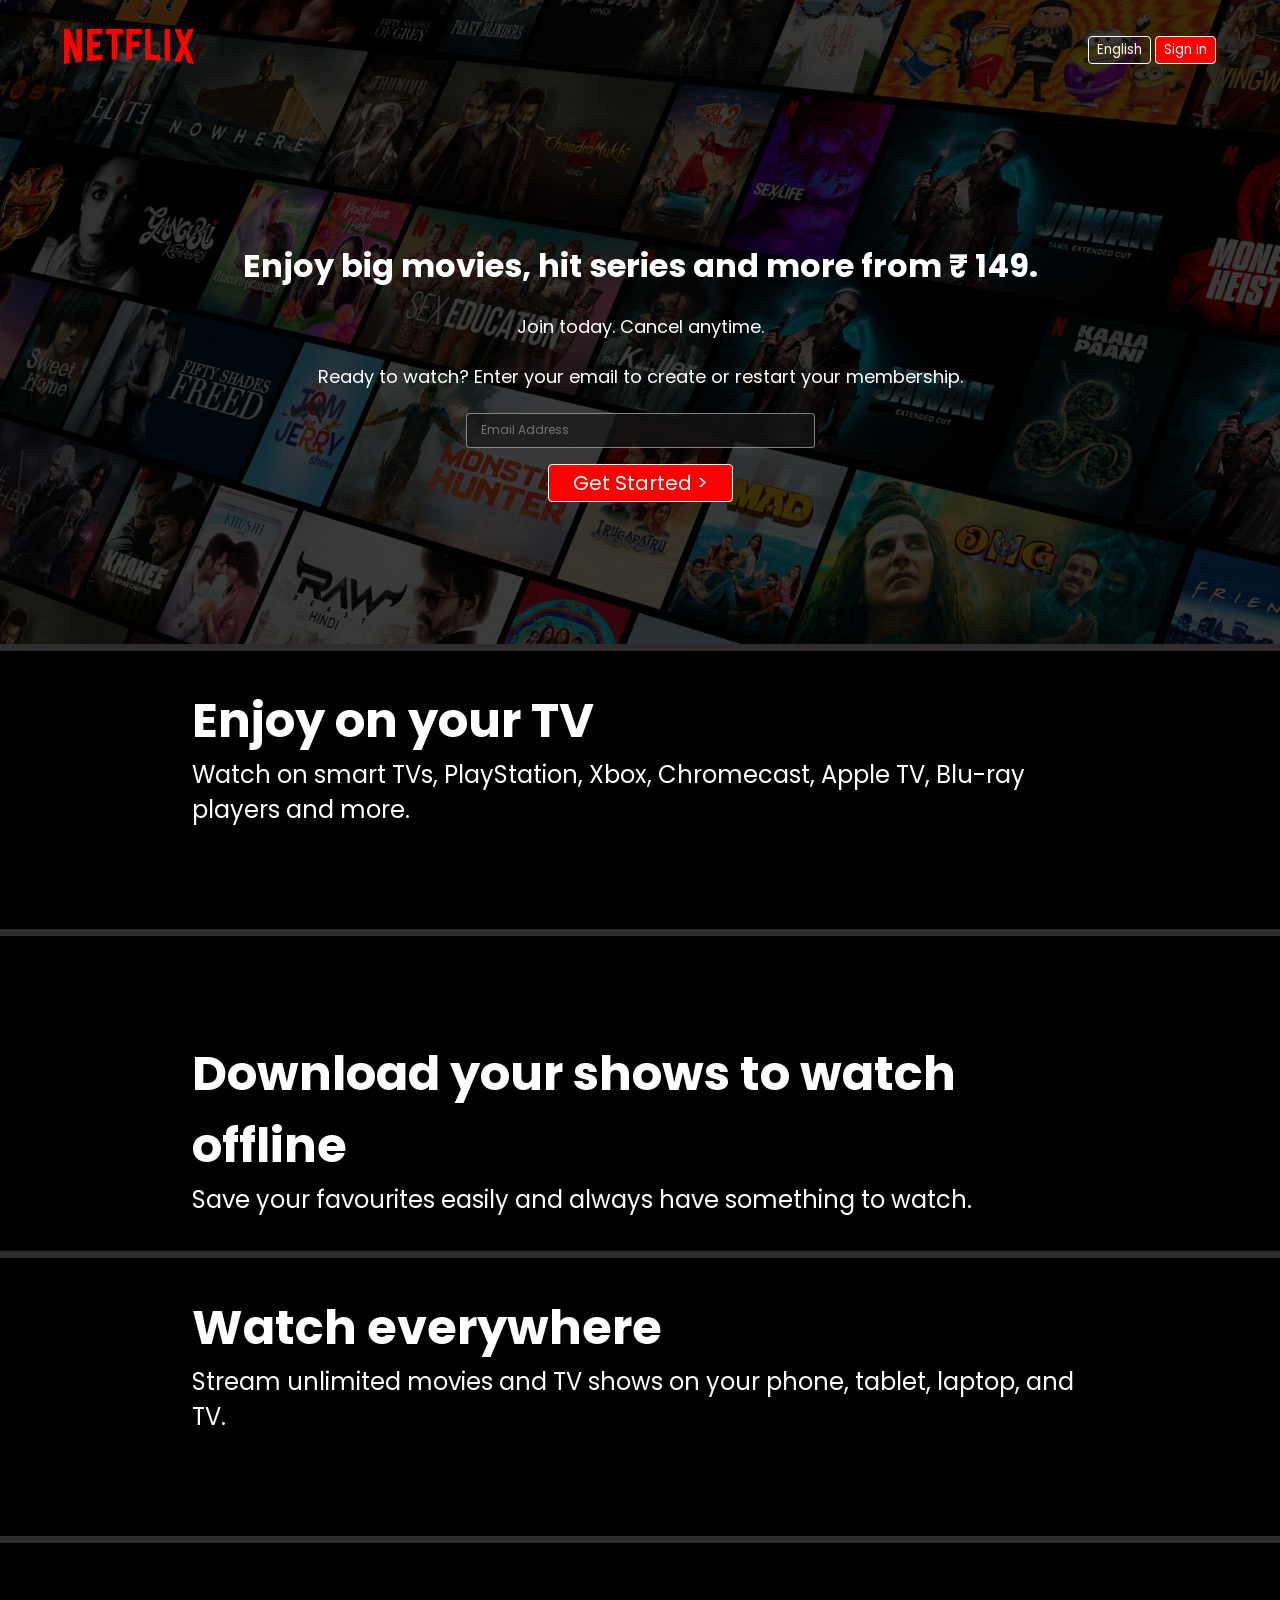
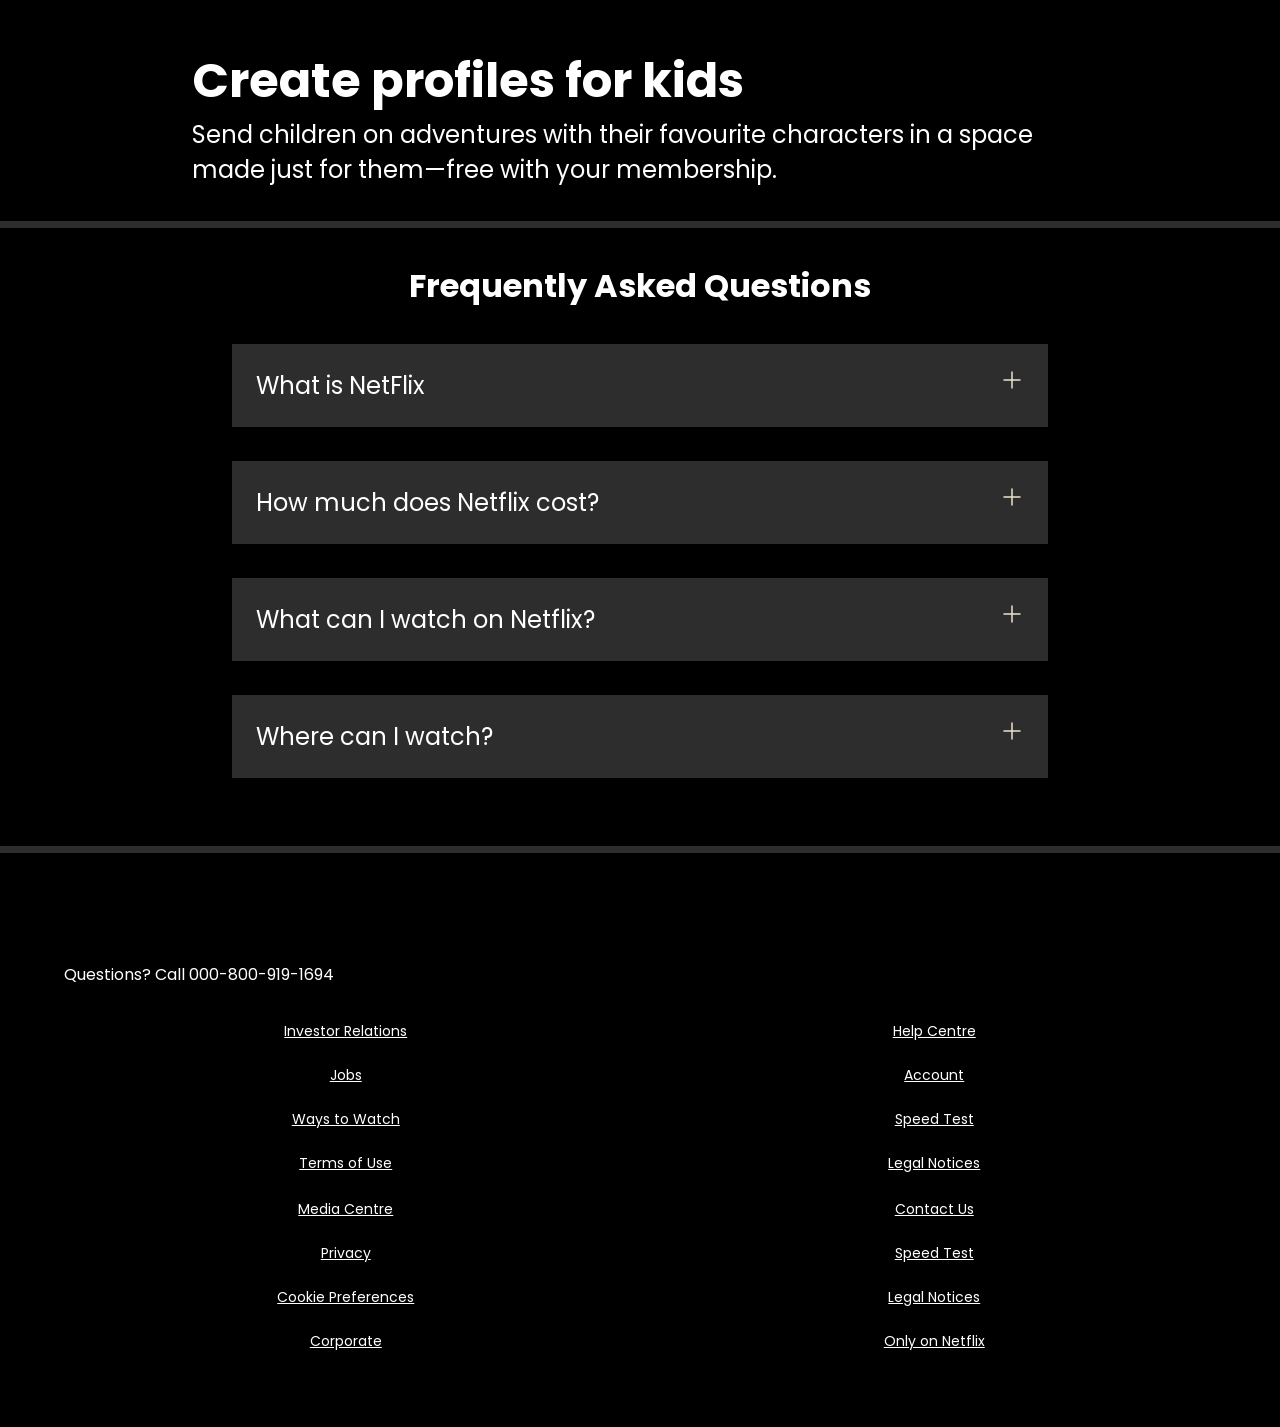
==== index.html @ 575bdcfe "h" ====
<!DOCTYPE html>
<html lang="en">

<head>
    <meta charset="UTF-8">
    <meta name="viewport" content="width=device-width, initial-scale=1.0">
    <title>Netflix India - Watch TV Shows Online, Watch Movies Online</title>
    <link rel="icon" href="favicon.ico">
    <link rel="stylesheet" href="style.css">
</head>
<style>
    .main {
    background-image: url("bg.jpg");
    background-position: center center;
    background-size: max(1200px, 100vw);
    background-repeat: no-repeat;
    height: 644px;
    position: relative;
}
</style>

<body>

    <div class="main">
        <nav>
            <span><img width="53" src="logo.svg" alt=""></span>
            <div>
                <button class="btn">English</button>
                <button class="btn btn-red-sm">Sign In</button>
            </div>
        </nav>
        <div class="box">
        </div>
        <div class="hero">
            <span>Enjoy big movies, hit series and more from ₹ 149.</span>
            <span>Join today. Cancel anytime.</span>
            <span>Ready to watch? Enter your email to create or restart your membership.</span>
            <div class="hero-buttons">
                <input type="text" placeholder="Email Address">
                <button class="btn btn-red">Get Started &gt;</button>
            </div>
        </div>

        
    </div>
    <div class="separation"></div>

    <section class="first">
        <div>
            <span>Enjoy on your TV</span>
            <span>Watch on smart TVs, PlayStation, Xbox, Chromecast, Apple TV, Blu-ray players and more.</span>
        </div>

        <div class="secImg">
            <img src="https://assets.nflxext.com/ffe/siteui/acquisition/ourStory/fuji/desktop/tv.png" alt="">
            <video src="https://assets.nflxext.com/ffe/siteui/acquisition/ourStory/fuji/desktop/video-tv-in-0819.m4v"
                autoplay loop muted></video>
        </div>
    </section>
    <div class="separation"></div>

    <section class="first second">

        <div class="secImg">
            <img src="https://assets.nflxext.com/ffe/siteui/acquisition/ourStory/fuji/desktop/mobile-0819.jpg" alt="">

        </div>
        <div>
            <span>Download your shows to watch offline</span>
            <span>Save your favourites easily and always have something to watch.</span>
        </div>
    </section>

    <div class="separation"></div>
    <section class="first third">
        <div>
            <span>Watch everywhere</span>
            <span>Stream unlimited movies and TV shows on your phone, tablet, laptop, and TV.</span>
        </div>

        <div class="secImg">
            <img src="https://assets.nflxext.com/ffe/siteui/acquisition/ourStory/fuji/desktop/tv.png" alt="">
            <video src="https://assets.nflxext.com/ffe/siteui/acquisition/ourStory/fuji/desktop/video-devices-in.m4v"
                autoplay loop muted></video>
        </div>
    </section>
    <div class="separation"></div>


    <section class="first second">

        <div class="secImg">
            <img src="https://occ-0-2849-3646.1.nflxso.net/dnm/api/v6/19OhWN2dO19C9txTON9tvTFtefw/AAAABVr8nYuAg0xDpXDv0VI9HUoH7r2aGp4TKRCsKNQrMwxzTtr-NlwOHeS8bCI2oeZddmu3nMYr3j9MjYhHyjBASb1FaOGYZNYvPBCL.png?r=54d"
                alt="">

        </div>
        <div>
            <span>Create profiles for kids</span>
            <span>Send children on adventures with their favourite characters in a space made just for them—free with
                your membership.</span>
        </div>
    </section>

    <div class="separation"></div>

    <section class="faq">
        <h2>Frequently Asked Questions</h2>
        <div class="faqbox">
            <span>What is NetFlix</span>
            <svg width="24" height="24" viewBox="0 0 24 24" fill="white" xmlns="http://www.w3.org/2000/svg">
                <path d="M12 4V20" stroke="#141B34" stroke-width="1.5" stroke-linecap="round" stroke-linejoin="round" />
                <path d="M4 12H20" stroke="#141B34" stroke-width="1.5" stroke-linecap="round" stroke-linejoin="round" />
            </svg>

        </div>
        <div class="faqbox">
            <span>How much does Netflix cost?</span>
            <svg width="24" height="24" viewBox="0 0 24 24" fill="white" xmlns="http://www.w3.org/2000/svg">
                <path d="M12 4V20" stroke="#141B34" stroke-width="1.5" stroke-linecap="round" stroke-linejoin="round" />
                <path d="M4 12H20" stroke="#141B34" stroke-width="1.5" stroke-linecap="round" stroke-linejoin="round" />
            </svg>

        </div>
        <div class="faqbox">
            <span>What can I watch on Netflix?</span>
            <svg width="24" height="24" viewBox="0 0 24 24" fill="white" xmlns="http://www.w3.org/2000/svg">
                <path d="M12 4V20" stroke="#141B34" stroke-width="1.5" stroke-linecap="round" stroke-linejoin="round" />
                <path d="M4 12H20" stroke="#141B34" stroke-width="1.5" stroke-linecap="round" stroke-linejoin="round" />
            </svg>

        </div>
        <div class="faqbox">
            <span>Where can I watch?</span>
            <svg width="24" height="24" viewBox="0 0 24 24" fill="white" xmlns="http://www.w3.org/2000/svg">
                <path d="M12 4V20" stroke="#141B34" stroke-width="1.5" stroke-linecap="round" stroke-linejoin="round" />
                <path d="M4 12H20" stroke="#141B34" stroke-width="1.5" stroke-linecap="round" stroke-linejoin="round" />
            </svg>

        </div>
    </section>
    <div class="separation"></div>

    <footer>
        <div class="questions">
            Questions? Call 000-800-919-1694
        </div>
        <div class="footer">
            <div class="footer-item"> 
                <a href="faq">Investor Relations</a>
                <a href="faq">Jobs</a>
                <a href="faq">Ways to Watch</a>
                <a href="faq">Terms of Use</a>
            </div>

            <div class="footer-item"> 
                <a href="faq">Help Centre</a>
                <a href="faq">Account</a>
                <a href="faq">Speed Test</a>
                <a href="faq">Legal Notices</a>
            </div>
            <div class="footer-item">
                <a href="faq">Media Centre</a>
                <a href="faq">Privacy</a>
                <a href="faq">Cookie Preferences</a> 
                <a href="faq">Corporate</a>
            </div>

            <div class="footer-item">
                <a href="faq">Contact Us</a>
                <a href="faq">Speed Test</a> 
                <a href="faq">Legal Notices</a> 
                <a href="faq">Only on Netflix</a>
            </div>
        </div>
    </footer>
</body>

</html>
---- style.css ----
@import url('https://fonts.googleapis.com/css2?family=Martel+Sans:wght@600&family=Poppins:wght@300;400;700&display=swap');

* {
    padding: 0;
    margin: 0;
    font-family: 'Poppins', sans-serif;
}

body {
    background-color: black;
}



.main .box {
    height: 644px;
    width: 100%;
    opacity: 0.69;
    position: absolute;
    top: 0;
    background-color: black;
}

nav {
    max-width: 60vw;
    justify-content: space-between;
    margin: auto;
    display: flex;
    align-items: center;
    height: 100px;
}

nav img {
    color: red;
    width: 130px;
    position: relative;
    z-index: 10;
}

nav button {
    position: relative;
    z-index: 10;
}

.hero {
    font-family: 'Martel Sans', sans-serif;
    height: calc(100% - 100px);
    display: flex;
    align-items: center;
    justify-content: center;
    flex-direction: column;
    color: white;
    position: relative;
    gap: 23px;
    padding: 0 30px;
}

.hero> :nth-child(1) {
    font-family: 'Poppins', sans-serif;
    font-weight: bolder;
    font-size: 48px;
    text-align: center;
}

.hero> :nth-child(2) {
    font-weight: 400;
    font-size: 24px;
    text-align: center;
}

.hero> :nth-child(3) {
    font-weight: 400;
    font-size: 20px;
    text-align: center;
}

.separation {
    height: 7px;
    background-color: rgb(46, 44, 44);
    position: relative;
    z-index: 20;
}

.btn {
    padding: 3px 8px;
    font-weight: 400;
    color: white;
    background-color: rgba(248, 243, 243, 0.021);
    border-radius: 4px;
    border: 1px solid white;
    cursor: pointer;

}

.btn-red {
    background-color: red;
    color: white;
    padding: 3px 24px;
    font-size: 20px;
    border-radius: 4px;
    font-weight: 400;
}

.btn-red-sm {
    background-color: red;
    color: white;
}

.hero-buttons {
    display: flex;
    align-items: center;
    justify-content: center;
    gap: 16px;
}

.main input {
    padding: 7px 101px 8px 14px;
    color: white;
    font-size: 12px;
    border-radius: 4px;
    background-color: rgba(23, 23, 23, 0.7);
    border: 1px solid rgba(246, 238, 238, 0.5);
}

.first {
    display: flex;
    justify-content: center;
    max-width: 70vw;
    margin: auto;
    color: white;
    justify-content: center;
    align-items: center;
}



.secImg {
    position: relative;
}

.secImg img {
    width: 555px;
    position: relative;
    z-index: 10;
}

.secImg video {
    position: absolute;
    top: 51px;
    right: 0;
    width: 555px;
}

section.first>div {
    display: flex;
    flex-direction: column;
    padding: 34px 0;
}

section.first>div :nth-child(1) {
    font-size: 48px;
    font-weight: bolder;
}


section.first>div :nth-child(2) {
    font-size: 24px;

}


.faq h2 {
    text-align: center;
    font-size: 48px;
}

.faq {
    background: black;
    color: white;
    padding: 34px;
}

.faqbox:hover {
    background-color: #414141;
    color: white;
}

.faqbox svg {
    filter: invert(1);
}

.faqbox {
    transition: all 1s ease-out;
    font-size: 24px;
    display: flex;
    justify-content: space-between;
    background-color: #2d2d2d;
    padding: 24px;
    max-width: 60vw;
    margin: 34px auto;
    cursor: pointer;
}

footer {
    color: white;
    max-width: 60vw;
    margin: auto;
    padding: 60px;
}

footer .questions {
    padding: 34px 0;
}


.footer {
    display: grid;
    grid-template-columns: 1fr 1fr 1fr 1fr;
    color: white;
}



@media screen and (max-width: 1300px) {

    nav{
        max-width: 90vw;
    }

    .first {
        flex-wrap: wrap;
    }

    .secImg img {
        width: 305px;
    }

    .secImg video {
        width: 305px;
    }

    .hero> :nth-child(1) {
        font-size: 32px;
    }

    .hero> :nth-child(2) {
        font-size: 18px;
    }

    .hero> :nth-child(3) {
        font-size: 18px;
    }

    .hero-buttons {
        display: flex;
        flex-direction: column;
        align-items: center;
        justify-content: center;
        gap: 16px;
    }

    .faq h2 {
        text-align: center;
        font-size: 32px;
    }

    footer {
        max-width: 90vw;
        padding: 75px 0;
    }

    .footer-item{
        align-items: center;
    }
 

}



@media screen and (max-width: 1300px) {

    .footer {
        display: grid;
        grid-template-columns: 1fr 1fr;
        gap: 25px;
    }
}


.footer a {
    font-size: 14px;
    color: white;
}

.footer-item {
    display: flex;
    flex-direction: column;
    gap: 23px;
}
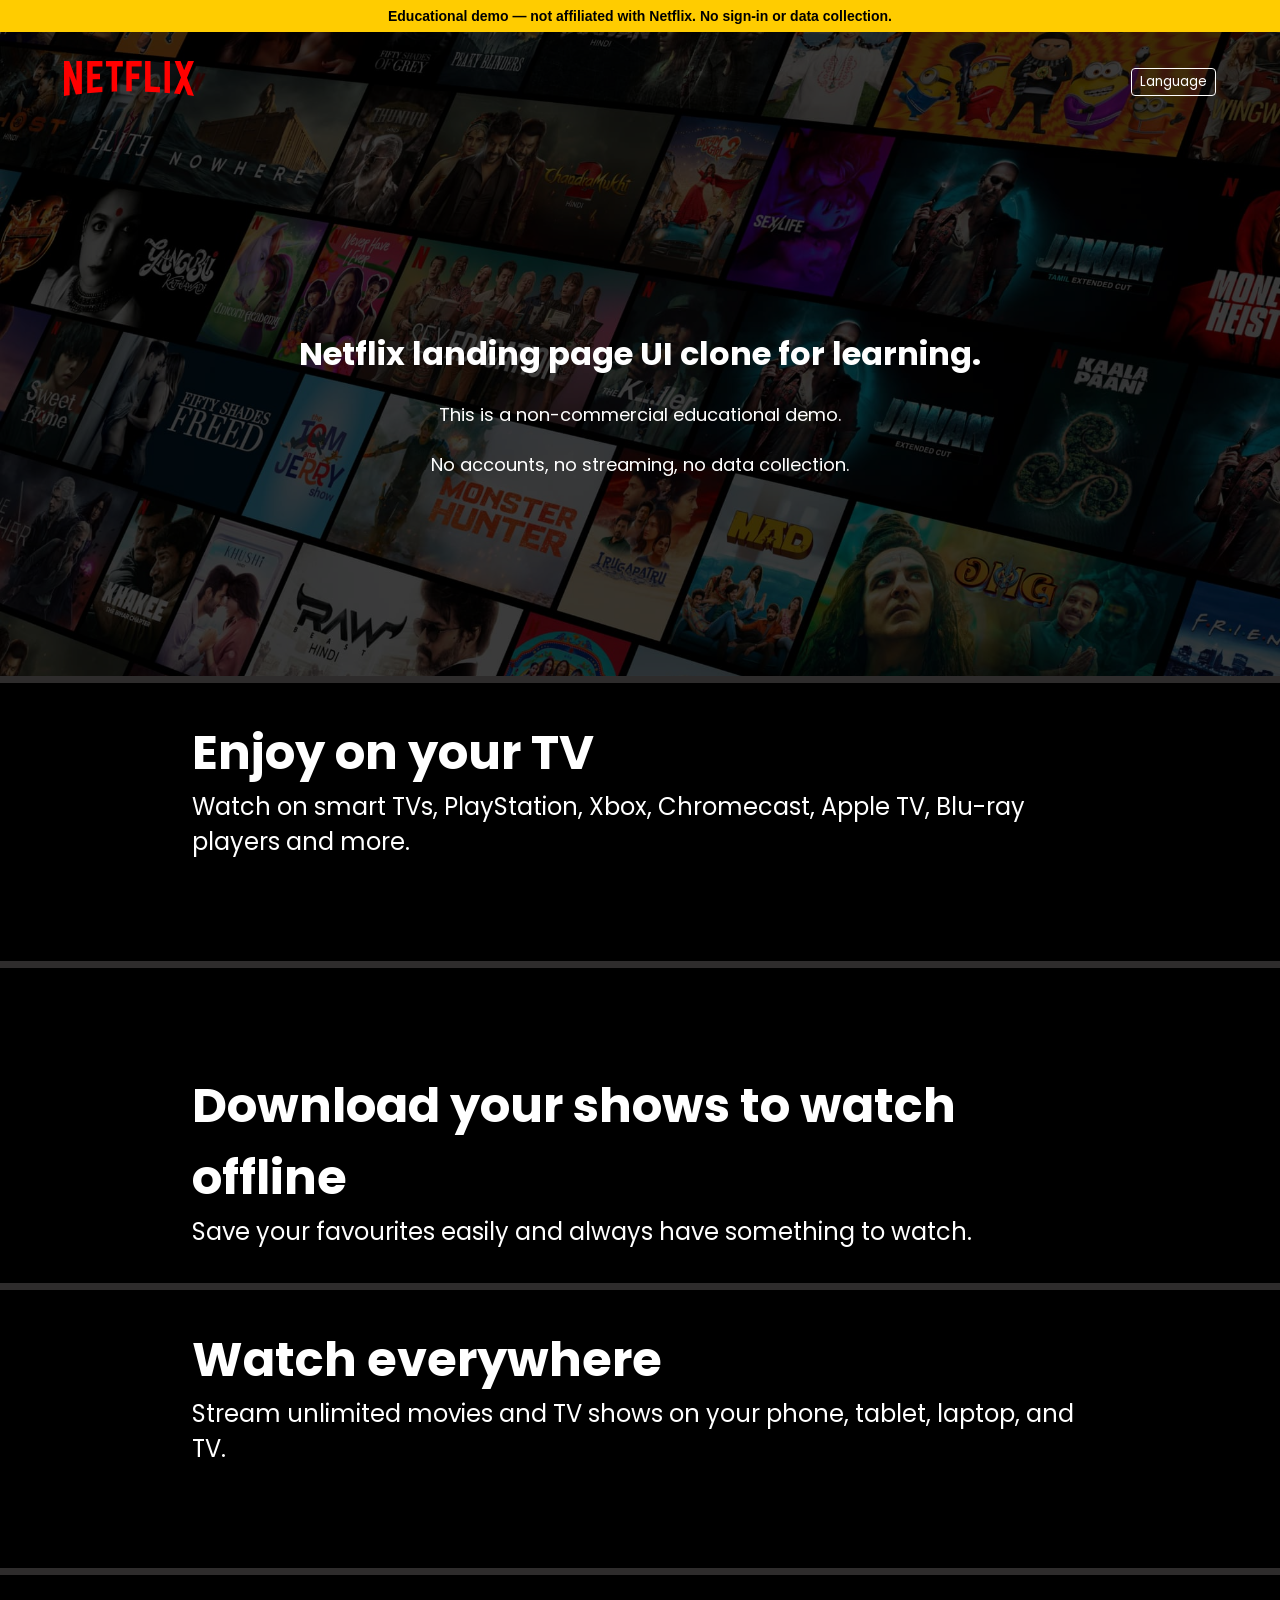
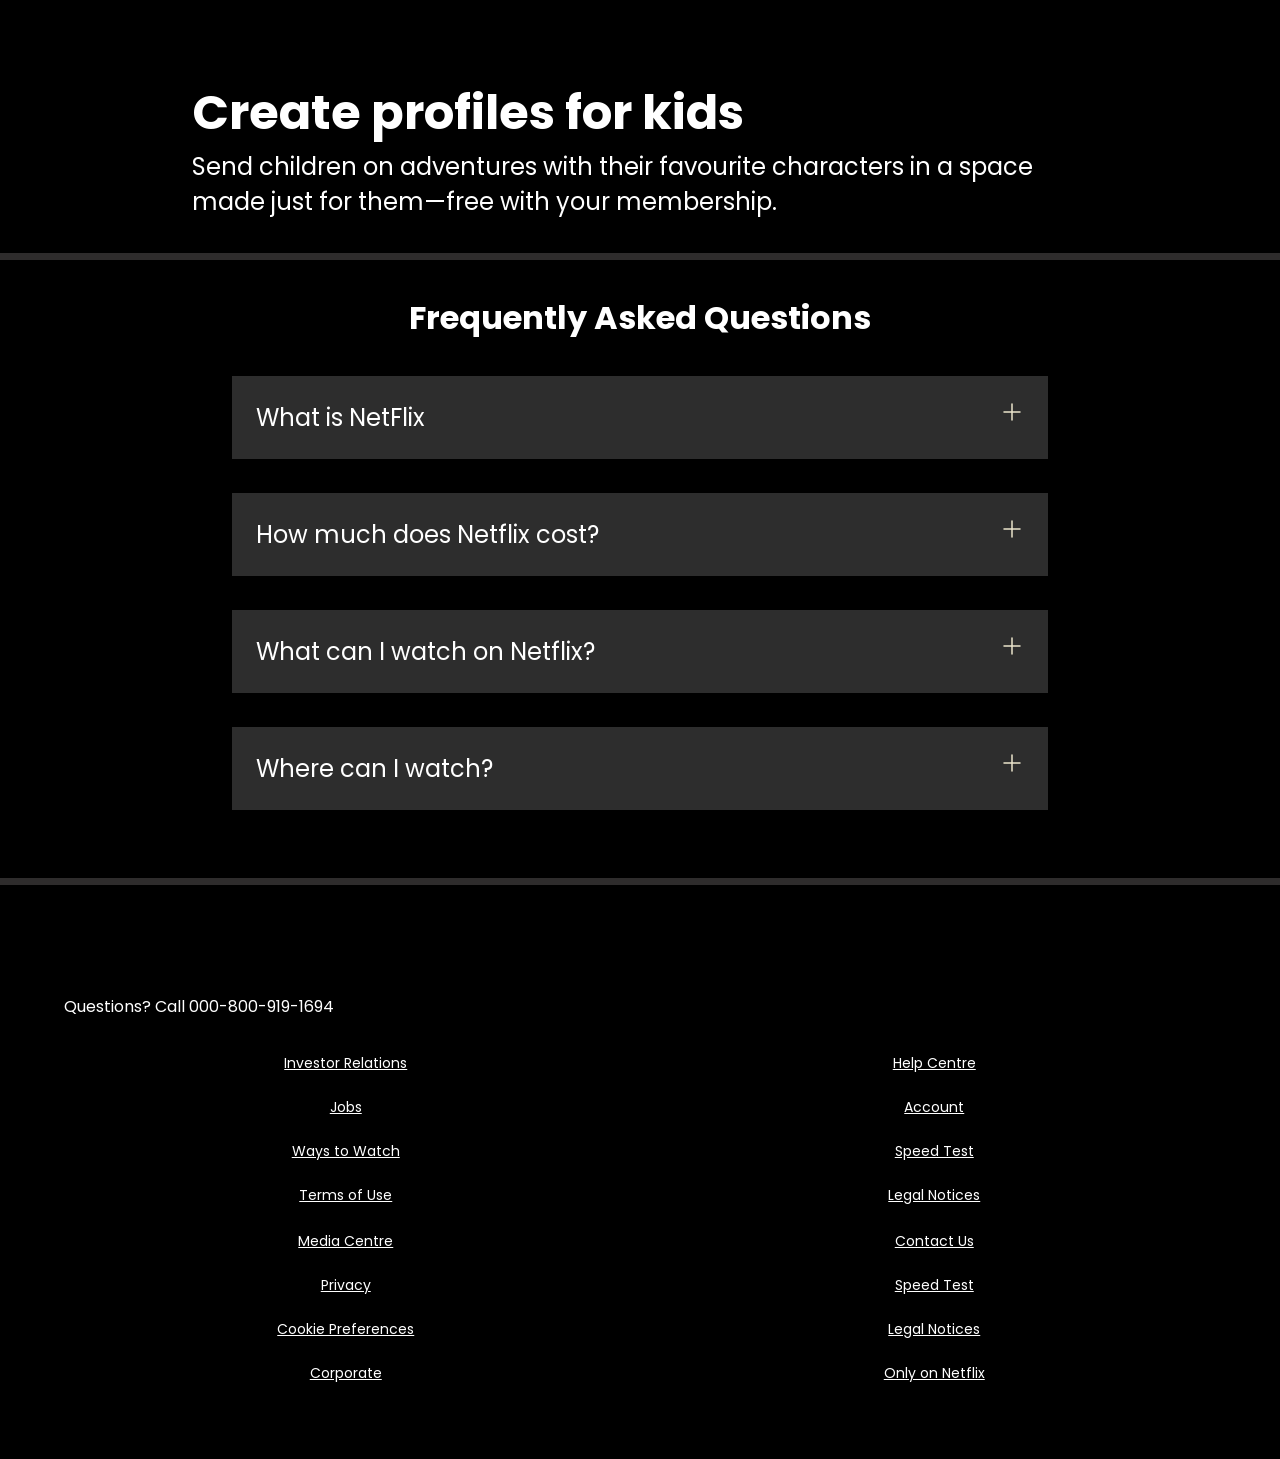
==== commit c29ed95c: "3" ====
--- a/index.html
+++ b/index.html
@@ -4,7 +4,8 @@
 <head>
     <meta charset="UTF-8">
     <meta name="viewport" content="width=device-width, initial-scale=1.0">
-    <title>Netflix India - Watch TV Shows Online, Watch Movies Online</title>
+    <meta name="robots" content="noindex, nofollow">
+    <title>Netflix Landing Clone — Educational Demo</title>
     <link rel="icon" href="favicon.ico">
     <link rel="stylesheet" href="style.css">
 </head>
@@ -20,25 +21,21 @@
 </style>
 
 <body>
+    <div class="banner">Educational demo — not affiliated with Netflix. No sign-in or data collection.</div>
 
     <div class="main">
         <nav>
             <span><img width="53" src="logo.svg" alt=""></span>
             <div>
-                <button class="btn">English</button>
-                <button class="btn btn-red-sm">Sign In</button>
+                <button class="btn">Language</button>
             </div>
         </nav>
         <div class="box">
         </div>
         <div class="hero">
-            <span>Enjoy big movies, hit series and more from ₹ 149.</span>
-            <span>Join today. Cancel anytime.</span>
-            <span>Ready to watch? Enter your email to create or restart your membership.</span>
-            <div class="hero-buttons">
-                <input type="text" placeholder="Email Address">
-                <button class="btn btn-red">Get Started &gt;</button>
-            </div>
+            <span>Netflix landing page UI clone for learning.</span>
+            <span>This is a non-commercial educational demo.</span>
+            <span>No accounts, no streaming, no data collection.</span>
         </div>
 
         
@@ -175,4 +172,4 @@
     </footer>
 </body>
 
-</html>+</html>
--- a/style.css
+++ b/style.css
@@ -8,6 +8,15 @@
 
 body {
     background-color: black;
+}
+
+.banner {
+    background-color: #ffcc00;
+    color: #000;
+    text-align: center;
+    padding: 8px 16px;
+    font-size: 14px;
+    font-weight: 600;
 }
 
 
@@ -297,4 +306,4 @@
     display: flex;
     flex-direction: column;
     gap: 23px;
-}+}
